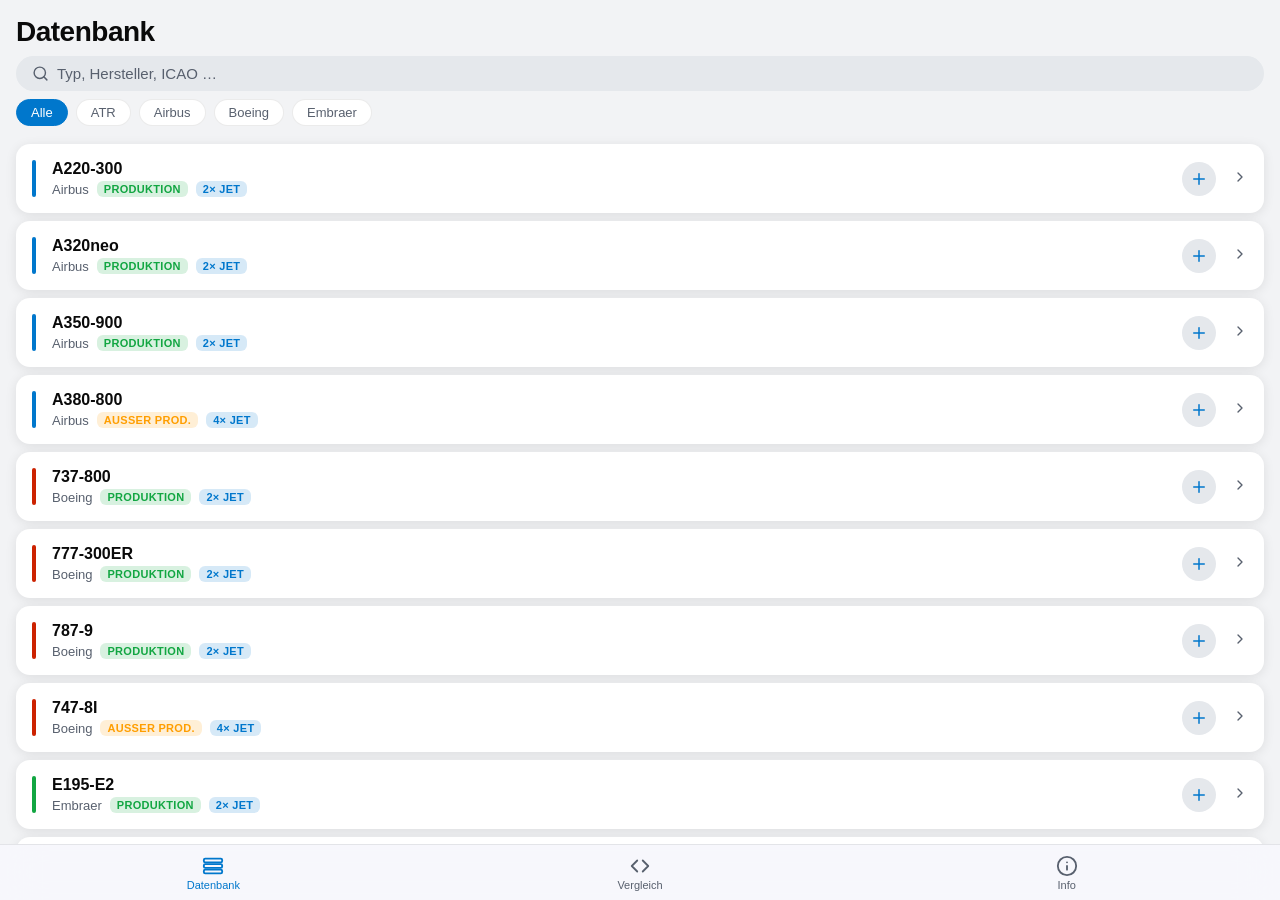
==== web/index.html @ 97a31757 "Web-PWA: SpotterDex als Progressive Web App - Datenbank: alle 10 Flugzeuge, Suche + Herstellerfilter" ====
<!DOCTYPE html>
<html lang="de">
<head>
  <meta charset="UTF-8">
  <meta name="viewport" content="width=device-width, initial-scale=1.0, viewport-fit=cover">
  <meta name="theme-color" content="#0077CC" media="(prefers-color-scheme: light)">
  <meta name="theme-color" content="#0A0A0E" media="(prefers-color-scheme: dark)">
  <meta name="apple-mobile-web-app-capable" content="yes">
  <meta name="apple-mobile-web-app-status-bar-style" content="black-translucent">
  <meta name="apple-mobile-web-app-title" content="SpotterDex">
  <meta name="description" content="Digitales Handbuch für Planespotter — Flugzeuge erkennen, vergleichen und meistern.">
  <title>SpotterDex</title>
  <link rel="manifest" href="manifest.json">
  <link rel="stylesheet" href="style.css">
</head>
<body>

  <!-- Main content -->
  <div id="app"></div>

  <!-- Bottom tab bar -->
  <nav id="tab-bar">
    <button class="tab active" data-tab="database" aria-label="Datenbank">
      <svg viewBox="0 0 24 24"><rect x="2" y="4" width="20" height="4" rx="1.5"/><rect x="2" y="10" width="20" height="4" rx="1.5"/><rect x="2" y="16" width="20" height="4" rx="1.5"/></svg>
      <span>Datenbank</span>
    </button>
    <button class="tab" data-tab="compare" aria-label="Vergleich">
      <svg viewBox="0 0 24 24"><path d="M9 18 3 12l6-6M15 6l6 6-6 6"/></svg>
      <span>Vergleich</span>
    </button>
    <button class="tab" data-tab="info" aria-label="Info">
      <svg viewBox="0 0 24 24"><circle cx="12" cy="12" r="10"/><path d="M12 16v-4M12 8h.01"/></svg>
      <span>Info</span>
    </button>
  </nav>

  <!-- Detail slide-in overlay -->
  <div id="detail-overlay"></div>

  <!-- Aircraft picker sheet (for Compare) -->
  <div id="picker-sheet" aria-modal="true" role="dialog" aria-label="Flugzeug auswählen">
    <div id="picker-backdrop"></div>
    <div class="picker-panel">
      <div class="picker-handle"></div>
      <p class="picker-title">Flugzeug auswählen</p>
      <div class="picker-search-bar">
        <svg viewBox="0 0 24 24"><circle cx="11" cy="11" r="8"/><path d="m21 21-4.35-4.35"/></svg>
        <input type="search" id="picker-input" placeholder="Suchen…" autocomplete="off" autocorrect="off">
      </div>
      <div id="picker-list"></div>
    </div>
  </div>

  <script src="app.js"></script>
</body>
</html>
---- web/style.css ----
/* ── Design System ─────────────────────────────────────────────────────────── */
:root {
  --blue:   #0077CC;
  --green:  #12A642;
  --amber:  #FF9E00;
  --red:    #E51A0D;
  --gray:   #4D5259;

  --bg:       #F2F3F5;
  --bg-card:  #FFFFFF;
  --bg-input: #E5E8EC;
  --text:     #0A0A0A;
  --text2:    #58606E;
  --border:   rgba(0,0,0,0.08);
  --shadow:   0 2px 12px rgba(0,0,0,0.09);
  --tab-bg:   rgba(248,248,252,0.92);

  --sp-xs: 4px;  --sp-s: 8px;  --sp-m: 16px;
  --sp-l: 24px;  --sp-xl: 32px;
  --r-card: 14px;  --r-btn: 10px;  --r-full: 100px;
}

@media (prefers-color-scheme: dark) {
  :root {
    --blue:   #4DA6FF;
    --green:  #30D158;
    --amber:  #FFB340;
    --red:    #FF453A;
    --gray:   #8E8E93;

    --bg:       #0C0C0E;
    --bg-card:  #1C1C1E;
    --bg-input: #2C2C2E;
    --text:     #F2F2F7;
    --text2:    #8E8E93;
    --border:   rgba(255,255,255,0.08);
    --shadow:   0 2px 16px rgba(0,0,0,0.45);
    --tab-bg:   rgba(22,22,24,0.92);
  }
}

/* ── Reset ─────────────────────────────────────────────────────────────────── */
*, *::before, *::after { box-sizing: border-box; margin: 0; padding: 0; }
html { -webkit-text-size-adjust: 100%; }
body {
  font-family: -apple-system, BlinkMacSystemFont, 'Segoe UI', Helvetica, sans-serif;
  background: var(--bg);
  color: var(--text);
  height: 100dvh;
  overflow: hidden;
}
svg {
  fill: none; stroke: currentColor;
  stroke-width: 2; stroke-linecap: round; stroke-linejoin: round;
}
button { cursor: pointer; border: none; background: none; font: inherit; color: inherit; }
input  { font: inherit; color: inherit; border: none; outline: none; background: none; width: 100%; }
a      { color: var(--blue); text-decoration: none; }

/* ── App shell ─────────────────────────────────────────────────────────────── */
#app {
  height: calc(100dvh - 56px - env(safe-area-inset-bottom));
  overflow-y: auto;
  overflow-x: hidden;
  -webkit-overflow-scrolling: touch;
  overscroll-behavior: contain;
}

/* ── Tab bar ───────────────────────────────────────────────────────────────── */
#tab-bar {
  position: fixed; bottom: 0; left: 0; right: 0;
  height: calc(56px + env(safe-area-inset-bottom));
  padding-bottom: env(safe-area-inset-bottom);
  background: var(--tab-bg);
  backdrop-filter: blur(20px);
  -webkit-backdrop-filter: blur(20px);
  border-top: 1px solid var(--border);
  display: flex; align-items: center;
  z-index: 100;
}
.tab {
  flex: 1; display: flex; flex-direction: column; align-items: center;
  gap: 2px; padding: 8px 0;
  color: var(--text2); font-size: 11px; font-weight: 500;
  transition: color .15s;
  -webkit-tap-highlight-color: transparent;
}
.tab svg { width: 22px; height: 22px; }
.tab.active { color: var(--blue); }

/* ── Views ─────────────────────────────────────────────────────────────────── */
.view { display: none; }
.view.active { display: block; }

.view-header {
  position: sticky; top: 0; z-index: 10;
  background: var(--bg);
  padding: calc(var(--sp-m) + env(safe-area-inset-top)) var(--sp-m) var(--sp-s);
}
.view-title {
  font-size: 28px; font-weight: 700; letter-spacing: -.5px;
  margin-bottom: var(--sp-s);
}

/* ── Search bar ────────────────────────────────────────────────────────────── */
.search-bar {
  display: flex; align-items: center; gap: var(--sp-s);
  background: var(--bg-input);
  border-radius: var(--r-full);
  padding: 9px var(--sp-m);
  margin-bottom: var(--sp-s);
}
.search-bar svg { width: 17px; height: 17px; color: var(--text2); flex-shrink: 0; }
.search-bar input { font-size: 15px; }
.search-bar input::placeholder { color: var(--text2); }

/* ── Filter chips ──────────────────────────────────────────────────────────── */
.filter-chips {
  display: flex; gap: var(--sp-s);
  overflow-x: auto; -webkit-overflow-scrolling: touch; scrollbar-width: none;
  padding-bottom: 2px;
}
.filter-chips::-webkit-scrollbar { display: none; }
.chip {
  flex-shrink: 0;
  padding: 5px 14px; border-radius: var(--r-full);
  font-size: 13px; font-weight: 500;
  background: var(--bg-card); border: 1.5px solid var(--border);
  color: var(--text2); transition: all .15s;
  -webkit-tap-highlight-color: transparent;
}
.chip.active { background: var(--blue); border-color: var(--blue); color: #fff; }

/* ── Aircraft list ─────────────────────────────────────────────────────────── */
.aircraft-list {
  padding: var(--sp-s) var(--sp-m) var(--sp-l);
  display: flex; flex-direction: column; gap: var(--sp-s);
}
.aircraft-card {
  background: var(--bg-card); border-radius: var(--r-card); box-shadow: var(--shadow);
  display: flex; align-items: center; gap: var(--sp-m); padding: var(--sp-m);
  cursor: pointer; -webkit-tap-highlight-color: transparent;
  transition: transform .1s, box-shadow .1s;
}
.aircraft-card:active { transform: scale(.98); box-shadow: none; }
.card-accent { width: 4px; align-self: stretch; border-radius: 2px; flex-shrink: 0; }
.card-body   { flex: 1; min-width: 0; }
.card-variant {
  font-size: 16px; font-weight: 600;
  white-space: nowrap; overflow: hidden; text-overflow: ellipsis;
}
.card-meta {
  font-size: 13px; color: var(--text2); margin-top: 3px;
  display: flex; gap: var(--sp-s); flex-wrap: wrap; align-items: center;
}
.card-add {
  width: 34px; height: 34px; border-radius: 50%;
  background: var(--bg-input); color: var(--blue);
  display: flex; align-items: center; justify-content: center;
  flex-shrink: 0; transition: all .15s;
  -webkit-tap-highlight-color: transparent;
}
.card-add svg { width: 18px; height: 18px; }
.card-add.in-compare { background: var(--blue); color: #fff; }
.card-chevron { color: var(--text2); flex-shrink: 0; }
.card-chevron svg { width: 16px; height: 16px; }

/* ── Badges ────────────────────────────────────────────────────────────────── */
.badge {
  display: inline-flex; align-items: center;
  padding: 2px 7px; border-radius: 6px;
  font-size: 11px; font-weight: 600; letter-spacing: .3px; text-transform: uppercase;
}
.badge-green { background: color-mix(in srgb, var(--green) 16%, transparent); color: var(--green); }
.badge-amber { background: color-mix(in srgb, var(--amber) 16%, transparent); color: var(--amber); }
.badge-blue  { background: color-mix(in srgb, var(--blue)  16%, transparent); color: var(--blue);  }
.badge-red   { background: color-mix(in srgb, var(--red)   16%, transparent); color: var(--red);   }
.badge-gray  { background: color-mix(in srgb, var(--gray)  16%, transparent); color: var(--gray);  }

/* ── Detail overlay ────────────────────────────────────────────────────────── */
#detail-overlay {
  position: fixed; inset: 0; z-index: 200;
  background: var(--bg);
  overflow-y: auto; overflow-x: hidden;
  -webkit-overflow-scrolling: touch;
  transform: translateX(100%);
  transition: transform .3s cubic-bezier(.4,0,.2,1);
  padding-bottom: calc(var(--sp-xl) + env(safe-area-inset-bottom));
}
#detail-overlay.open { transform: translateX(0); }

.detail-nav {
  position: sticky; top: 0; z-index: 10;
  background: var(--bg);
  display: flex; align-items: center; justify-content: space-between;
  padding: calc(var(--sp-m) + env(safe-area-inset-top)) var(--sp-m) var(--sp-s);
}
.back-btn {
  display: flex; align-items: center; gap: 4px;
  color: var(--blue); font-size: 16px; font-weight: 500;
  -webkit-tap-highlight-color: transparent;
}
.back-btn svg { width: 20px; height: 20px; }

.detail-header { padding: var(--sp-s) var(--sp-m) var(--sp-m); }
.detail-mfr   { font-size: 12px; font-weight: 600; color: var(--text2); text-transform: uppercase; letter-spacing: .6px; }
.detail-name  { font-size: 26px; font-weight: 700; letter-spacing: -.5px; line-height: 1.1; margin: 3px 0 var(--sp-s); }
.detail-codes { display: flex; gap: var(--sp-s); flex-wrap: wrap; }

/* ── Silhouette ────────────────────────────────────────────────────────────── */
.silhouette-wrap {
  margin: 0 var(--sp-m) var(--sp-m);
  background: var(--bg-card); border-radius: var(--r-card);
  display: flex; justify-content: center; align-items: center;
  padding: var(--sp-l) var(--sp-m);
}
.silhouette-wrap canvas { display: block; }

/* ── Sections ──────────────────────────────────────────────────────────────── */
.section { margin: 0 var(--sp-m) var(--sp-m); }
.section-title {
  font-size: 12px; font-weight: 600; color: var(--text2);
  text-transform: uppercase; letter-spacing: .5px;
  margin-bottom: var(--sp-s);
}

/* ── Specs grid ────────────────────────────────────────────────────────────── */
.specs-grid { background: var(--bg-card); border-radius: var(--r-card); overflow: hidden; }
.spec-row {
  display: flex; align-items: center;
  padding: 12px var(--sp-m);
  border-bottom: 1px solid var(--border);
}
.spec-row:last-child { border-bottom: none; }
.spec-label { flex: 1; font-size: 15px; }
.spec-val   { font-size: 15px; font-weight: 600; font-variant-numeric: tabular-nums; color: var(--blue); }
.spec-unit  { font-size: 13px; font-weight: 400; color: var(--text2); margin-left: 2px; }

/* ── Feature list ──────────────────────────────────────────────────────────── */
.feature-list { background: var(--bg-card); border-radius: var(--r-card); overflow: hidden; }
.feature-item {
  display: flex; gap: var(--sp-s); align-items: flex-start;
  padding: 11px var(--sp-m);
  border-bottom: 1px solid var(--border);
  font-size: 14px; line-height: 1.45;
}
.feature-item:last-child { border-bottom: none; }
.feature-dot { color: var(--blue); font-weight: 700; line-height: 1.45; flex-shrink: 0; }

/* ── Lookalikes ────────────────────────────────────────────────────────────── */
.lookalike-chips { display: flex; flex-wrap: wrap; gap: var(--sp-s); }
.lookalike-chip {
  padding: 6px 14px; border-radius: var(--r-full);
  border: 1.5px solid var(--blue); color: var(--blue);
  background: transparent; font-size: 14px; font-weight: 500;
  cursor: pointer; -webkit-tap-highlight-color: transparent;
  transition: all .15s;
}
.lookalike-chip:active { background: var(--blue); color: #fff; }

/* ── Detail CTA button ─────────────────────────────────────────────────────── */
.detail-cta {
  display: flex; align-items: center; justify-content: center; gap: var(--sp-s);
  margin: var(--sp-s) var(--sp-m) 0;
  padding: 14px; border-radius: var(--r-btn);
  background: var(--blue); color: #fff;
  font-size: 15px; font-weight: 600;
  cursor: pointer; -webkit-tap-highlight-color: transparent;
  transition: opacity .15s;
}
.detail-cta:active { opacity: .8; }
.detail-cta.added { background: var(--green); }
.detail-cta svg { width: 18px; height: 18px; }

/* ── Compare view ──────────────────────────────────────────────────────────── */
.compare-header { padding: calc(var(--sp-m) + env(safe-area-inset-top)) var(--sp-m) var(--sp-s); }
.compare-badge {
  display: inline-flex; align-items: center; justify-content: center;
  background: var(--blue); color: #fff;
  font-size: 12px; font-weight: 700;
  width: 20px; height: 20px; border-radius: 50%;
  margin-left: 6px; vertical-align: middle;
}

.compare-slots {
  display: flex; gap: var(--sp-s);
  padding: 0 var(--sp-m) var(--sp-m);
}
.compare-slot {
  flex: 1; min-height: 76px;
  background: var(--bg-card); border-radius: var(--r-card);
  border: 2px dashed var(--border);
  display: flex; flex-direction: column;
  align-items: center; justify-content: center;
  cursor: pointer; -webkit-tap-highlight-color: transparent;
  padding: var(--sp-s); gap: 3px; transition: all .15s;
}
.compare-slot.filled {
  border-style: solid; border-color: var(--blue);
  align-items: flex-start; justify-content: space-between;
}
.slot-name  { font-size: 12px; font-weight: 600; line-height: 1.2; }
.slot-icao  { font-size: 11px; color: var(--text2); }
.slot-rm {
  align-self: flex-end;
  width: 22px; height: 22px; border-radius: 50%;
  background: var(--red); color: #fff;
  display: flex; align-items: center; justify-content: center;
  font-size: 15px; line-height: 1;
  -webkit-tap-highlight-color: transparent;
}
.slot-empty-text { font-size: 12px; color: var(--text2); text-align: center; }
.slot-add-icon { color: var(--text2); font-size: 22px; }

/* ── Wingspan visual ───────────────────────────────────────────────────────── */
.wingspan-viz { background: var(--bg-card); border-radius: var(--r-card); padding: var(--sp-m); margin: 0 var(--sp-m) var(--sp-m); }
.wingspan-viz-title { font-size: 12px; font-weight: 600; color: var(--text2); text-transform: uppercase; letter-spacing: .5px; margin-bottom: var(--sp-m); }
.ws-row { display: flex; align-items: center; gap: var(--sp-s); margin-bottom: var(--sp-s); }
.ws-row:last-child { margin-bottom: 0; }
.ws-label { font-size: 12px; color: var(--text2); width: 80px; flex-shrink: 0; white-space: nowrap; overflow: hidden; text-overflow: ellipsis; }
.ws-bar-bg { flex: 1; height: 8px; background: var(--bg-input); border-radius: 4px; overflow: hidden; }
.ws-bar    { height: 100%; border-radius: 4px; transition: width .5s cubic-bezier(.4,0,.2,1); }
.ws-val    { font-size: 12px; font-weight: 600; width: 44px; text-align: right; color: var(--text2); }

/* ── Compare table ─────────────────────────────────────────────────────────── */
.compare-table-wrap { overflow-x: auto; -webkit-overflow-scrolling: touch; padding: 0 var(--sp-m) var(--sp-l); }
.compare-table {
  width: 100%; border-collapse: separate; border-spacing: 0;
  background: var(--bg-card); border-radius: var(--r-card); overflow: hidden;
  min-width: 280px;
}
.compare-table th, .compare-table td {
  padding: 11px var(--sp-s);
  font-size: 14px; text-align: right;
  border-bottom: 1px solid var(--border);
}
.compare-table tr:last-child th,
.compare-table tr:last-child td { border-bottom: none; }
.compare-table th:first-child,
.compare-table td:first-child {
  text-align: left; color: var(--text2);
  font-size: 13px; font-weight: 500;
  padding-left: var(--sp-m);
}
.compare-table thead th {
  background: var(--bg-input);
  font-size: 11px; font-weight: 700; color: var(--text2);
  text-transform: uppercase; letter-spacing: .3px;
}
.val-best  { color: var(--green); font-weight: 700; }
.val-worst { color: var(--amber); }

/* ── Info view ─────────────────────────────────────────────────────────────── */
.info-body { padding: var(--sp-m); display: flex; flex-direction: column; gap: var(--sp-m); }
.info-card { background: var(--bg-card); border-radius: var(--r-card); padding: var(--sp-m); }
.info-card-title { font-size: 16px; font-weight: 600; margin-bottom: var(--sp-s); }
.info-card p  { font-size: 14px; color: var(--text2); line-height: 1.55; }
.info-card ul { font-size: 14px; color: var(--text2); line-height: 1.8; padding-left: var(--sp-m); }
.info-version { font-size: 13px; color: var(--text2); text-align: center; margin-top: var(--sp-s); padding-bottom: var(--sp-l); }

/* ── Empty state ───────────────────────────────────────────────────────────── */
.empty {
  display: flex; flex-direction: column; align-items: center; justify-content: center;
  gap: var(--sp-s); padding: var(--sp-xl) var(--sp-l); text-align: center; color: var(--text2);
}
.empty-icon  { font-size: 48px; opacity: .5; }
.empty-title { font-size: 17px; font-weight: 600; color: var(--text); }
.empty p     { font-size: 14px; line-height: 1.4; }

/* ── Picker sheet ──────────────────────────────────────────────────────────── */
#picker-sheet {
  position: fixed; inset: 0; z-index: 300;
  display: none; flex-direction: column;
  pointer-events: none;
}
#picker-sheet.open { display: flex; pointer-events: all; }
#picker-backdrop {
  flex: 1; background: rgba(0,0,0,0); cursor: pointer;
  transition: background .25s;
}
#picker-sheet.open #picker-backdrop { background: rgba(0,0,0,.4); }
.picker-panel {
  background: var(--bg); border-radius: 20px 20px 0 0;
  padding: var(--sp-m) var(--sp-m) calc(var(--sp-l) + env(safe-area-inset-bottom));
  max-height: 72dvh; display: flex; flex-direction: column;
  transform: translateY(100%); transition: transform .3s cubic-bezier(.4,0,.2,1);
}
#picker-sheet.open .picker-panel { transform: translateY(0); }
.picker-handle { width: 36px; height: 4px; background: var(--border); border-radius: 2px; margin: 0 auto var(--sp-m); }
.picker-title  { font-size: 18px; font-weight: 700; margin-bottom: var(--sp-m); }
.picker-search-bar {
  display: flex; align-items: center; gap: var(--sp-s);
  background: var(--bg-input); border-radius: var(--r-full);
  padding: 9px var(--sp-m); margin-bottom: var(--sp-s);
}
.picker-search-bar svg { width: 17px; height: 17px; color: var(--text2); flex-shrink: 0; }
#picker-list   { overflow-y: auto; -webkit-overflow-scrolling: touch; }
.picker-item {
  display: flex; align-items: center; gap: var(--sp-m);
  padding: 12px var(--sp-s);
  border-bottom: 1px solid var(--border);
  cursor: pointer; -webkit-tap-highlight-color: transparent;
  transition: background .1s;
}
.picker-item:last-child { border-bottom: none; }
.picker-item:active { background: var(--bg-input); border-radius: var(--r-btn); }
.picker-item-dot { width: 10px; height: 10px; border-radius: 50%; flex-shrink: 0; }
.picker-item-text .pname { font-size: 15px; font-weight: 500; }
.picker-item-text .picao { font-size: 13px; color: var(--text2); }
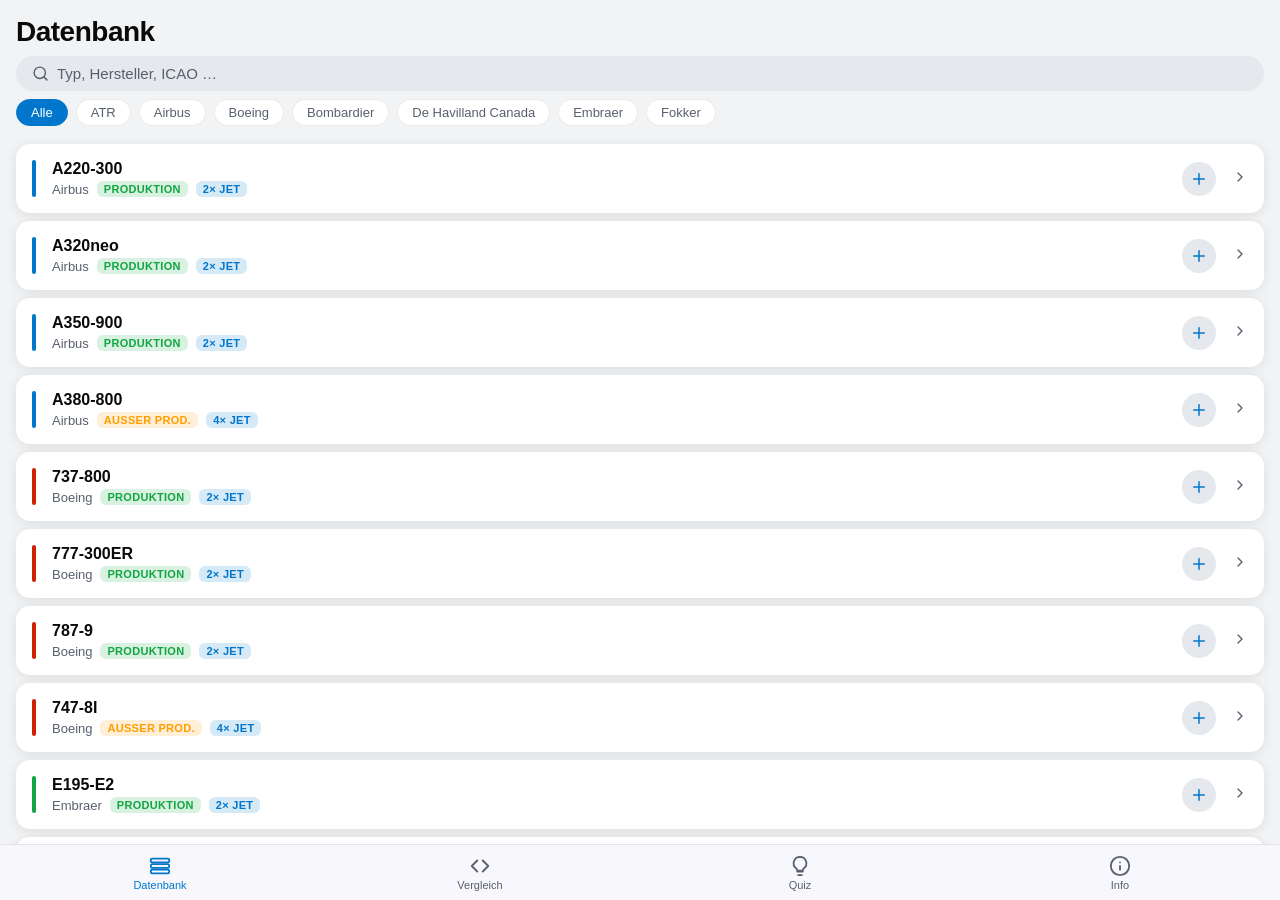
==== commit 7b15218d: "Web-PWA: Datenbank auf 18 Typen erweitert + Silhouetten-Quiz Datenbank (+8 gängige Muster): - Boeing" ====
--- a/web/index.html
+++ b/web/index.html
@@ -28,6 +28,10 @@
       <svg viewBox="0 0 24 24"><path d="M9 18 3 12l6-6M15 6l6 6-6 6"/></svg>
       <span>Vergleich</span>
     </button>
+    <button class="tab" data-tab="quiz" aria-label="Quiz">
+      <svg viewBox="0 0 24 24"><path d="M9 18h6M10 22h4"/><path d="M12 2a7 7 0 0 0-4 12.7c.6.5 1 1.3 1 2.3h6c0-1 .4-1.8 1-2.3A7 7 0 0 0 12 2z"/></svg>
+      <span>Quiz</span>
+    </button>
     <button class="tab" data-tab="info" aria-label="Info">
       <svg viewBox="0 0 24 24"><circle cx="12" cy="12" r="10"/><path d="M12 16v-4M12 8h.01"/></svg>
       <span>Info</span>
--- a/web/style.css
+++ b/web/style.css
@@ -407,3 +407,51 @@
 .picker-item-dot { width: 10px; height: 10px; border-radius: 50%; flex-shrink: 0; }
 .picker-item-text .pname { font-size: 15px; font-weight: 500; }
 .picker-item-text .picao { font-size: 13px; color: var(--text2); }
+
+/* ── Quiz view ─────────────────────────────────────────────────────────────── */
+.quiz-stats { display: flex; gap: var(--sp-s); }
+.qstat {
+  flex: 1; background: var(--bg-card); border-radius: var(--r-btn);
+  padding: var(--sp-s) 4px; text-align: center; box-shadow: var(--shadow);
+}
+.qstat-val { display: block; font-size: 19px; font-weight: 700; font-variant-numeric: tabular-nums; color: var(--blue); }
+.qstat-lbl { display: block; font-size: 11px; color: var(--text2); margin-top: 2px; }
+
+.quiz-body { padding: var(--sp-s) var(--sp-m) var(--sp-l); }
+.quiz-silhouette { margin: 0 0 var(--sp-m); }
+.quiz-hint { text-align: center; font-size: 15px; color: var(--text2); margin-bottom: var(--sp-m); }
+
+.quiz-feedback {
+  text-align: center; font-size: 15px; font-weight: 600;
+  padding: 12px; border-radius: var(--r-btn); margin-bottom: var(--sp-m);
+}
+.quiz-feedback.ok { background: color-mix(in srgb, var(--green) 16%, transparent); color: var(--green); }
+.quiz-feedback.no { background: color-mix(in srgb, var(--red)   16%, transparent); color: var(--red);   }
+.quiz-feedback b  { font-weight: 700; }
+
+.quiz-options { display: grid; grid-template-columns: 1fr 1fr; gap: var(--sp-s); }
+.quiz-option {
+  display: flex; flex-direction: column; align-items: flex-start; gap: 2px;
+  background: var(--bg-card); border-radius: var(--r-card); box-shadow: var(--shadow);
+  padding: var(--sp-m); text-align: left;
+  border: 2px solid transparent;
+  transition: transform .1s, border-color .15s, background .15s, opacity .15s;
+  -webkit-tap-highlight-color: transparent;
+}
+.quiz-option:active { transform: scale(.97); }
+.qo-name { font-size: 15px; font-weight: 600; line-height: 1.2; }
+.qo-mfr  { font-size: 12px; color: var(--text2); }
+.quiz-option.correct { border-color: var(--green); background: color-mix(in srgb, var(--green) 12%, var(--bg-card)); }
+.quiz-option.correct .qo-name { color: var(--green); }
+.quiz-option.wrong   { border-color: var(--red);   background: color-mix(in srgb, var(--red)   12%, var(--bg-card)); }
+.quiz-option.wrong .qo-name { color: var(--red); }
+.quiz-option.dim     { opacity: .5; }
+.quiz-option:disabled { cursor: default; }
+
+.quiz-next {
+  width: 100%; margin-top: var(--sp-m);
+  padding: 14px; border-radius: var(--r-btn);
+  background: var(--blue); color: #fff; font-size: 15px; font-weight: 600;
+  -webkit-tap-highlight-color: transparent; transition: opacity .15s;
+}
+.quiz-next:active { opacity: .8; }
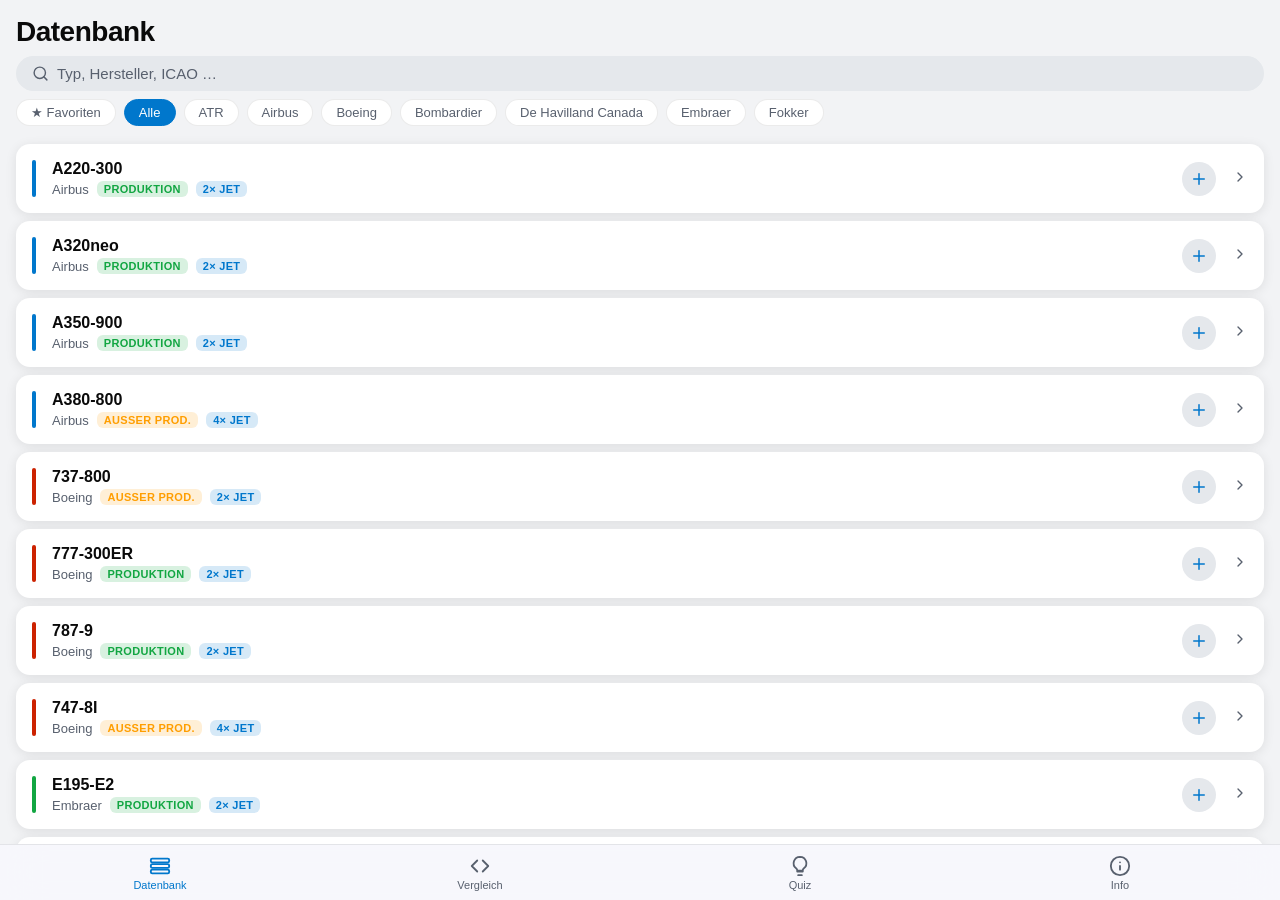
==== commit f826c4a7: "Phase E: Qualität – Tests, Dedupe, A11y, gemeinsame Datenquelle (v1.8) iOS: - 12 neue Tests: Seed-Va" ====
--- a/web/index.html
+++ b/web/index.html
@@ -5,12 +5,15 @@
   <meta name="viewport" content="width=device-width, initial-scale=1.0, viewport-fit=cover">
   <meta name="theme-color" content="#0077CC" media="(prefers-color-scheme: light)">
   <meta name="theme-color" content="#0A0A0E" media="(prefers-color-scheme: dark)">
+  <meta name="mobile-web-app-capable" content="yes">
   <meta name="apple-mobile-web-app-capable" content="yes">
   <meta name="apple-mobile-web-app-status-bar-style" content="black-translucent">
   <meta name="apple-mobile-web-app-title" content="SpotterDex">
   <meta name="description" content="Digitales Handbuch für Planespotter — Flugzeuge erkennen, vergleichen und meistern.">
   <title>SpotterDex</title>
   <link rel="manifest" href="manifest.json">
+  <link rel="apple-touch-icon" href="apple-touch-icon.png">
+  <link rel="icon" type="image/png" sizes="192x192" href="icon-192.png">
   <link rel="stylesheet" href="style.css">
 </head>
 <body>
@@ -55,6 +58,7 @@
     </div>
   </div>
 
+  <script src="data.js"></script>
   <script src="app.js"></script>
 </body>
 </html>
--- a/web/style.css
+++ b/web/style.css
@@ -56,6 +56,13 @@
 button { cursor: pointer; border: none; background: none; font: inherit; color: inherit; }
 input  { font: inherit; color: inherit; border: none; outline: none; background: none; width: 100%; }
 a      { color: var(--blue); text-decoration: none; }
+
+/* Tastatur-Fokus: sichtbarer Ring (ersetzt das entfernte input-outline) */
+.search-bar:focus-within,
+.picker-search-bar:focus-within { box-shadow: 0 0 0 2px var(--blue); }
+button:focus-visible,
+.aircraft-card:focus-visible,
+[role="button"]:focus-visible { outline: 2px solid var(--blue); outline-offset: 2px; }
 
 /* ── App shell ─────────────────────────────────────────────────────────────── */
 #app {
@@ -201,6 +208,14 @@
   -webkit-tap-highlight-color: transparent;
 }
 .back-btn svg { width: 20px; height: 20px; }
+.fav-btn {
+  font-size: 24px; line-height: 1;
+  color: var(--text2);
+  padding: 2px 6px;
+  -webkit-tap-highlight-color: transparent;
+}
+.fav-btn.active { color: var(--amber); }
+.fav-star { color: var(--amber); font-size: 13px; }
 
 .detail-header { padding: var(--sp-s) var(--sp-m) var(--sp-m); }
 .detail-mfr   { font-size: 12px; font-weight: 600; color: var(--text2); text-transform: uppercase; letter-spacing: .6px; }
@@ -347,6 +362,8 @@
   font-size: 11px; font-weight: 700; color: var(--text2);
   text-transform: uppercase; letter-spacing: .3px;
 }
+.cmp-th-variant { display: block; font-size: 12px; font-weight: 700; color: var(--text); text-transform: none; letter-spacing: 0; }
+.cmp-th-icao    { display: block; font-size: 10px; font-weight: 500; color: var(--text2); font-family: var(--font-mono, monospace); margin-top: 1px; }
 .val-best  { color: var(--green); font-weight: 700; }
 .val-worst { color: var(--amber); }
 
@@ -397,11 +414,13 @@
 #picker-list   { overflow-y: auto; -webkit-overflow-scrolling: touch; }
 .picker-item {
   display: flex; align-items: center; gap: var(--sp-m);
+  width: 100%; text-align: left;   /* Button-Reset: volle Breite, linksbündig */
   padding: 12px var(--sp-s);
   border-bottom: 1px solid var(--border);
   cursor: pointer; -webkit-tap-highlight-color: transparent;
   transition: background .1s;
 }
+.picker-item:disabled { opacity: .4; cursor: default; }
 .picker-item:last-child { border-bottom: none; }
 .picker-item:active { background: var(--bg-input); border-radius: var(--r-btn); }
 .picker-item-dot { width: 10px; height: 10px; border-radius: 50%; flex-shrink: 0; }
@@ -409,6 +428,7 @@
 .picker-item-text .picao { font-size: 13px; color: var(--text2); }
 
 /* ── Quiz view ─────────────────────────────────────────────────────────────── */
+.quiz-modes { display: flex; gap: var(--sp-s); margin-bottom: var(--sp-s); }
 .quiz-stats { display: flex; gap: var(--sp-s); }
 .qstat {
   flex: 1; background: var(--bg-card); border-radius: var(--r-btn);
@@ -420,6 +440,38 @@
 .quiz-body { padding: var(--sp-s) var(--sp-m) var(--sp-l); }
 .quiz-silhouette { margin: 0 0 var(--sp-m); }
 .quiz-hint { text-align: center; font-size: 15px; color: var(--text2); margin-bottom: var(--sp-m); }
+.quiz-spec-hint { font-weight: 400; color: inherit; opacity: .85; }
+
+/* Specs-Quiz: große Kennzahl als Bühne */
+.quiz-spec-card {
+  background: var(--bg-card); border-radius: var(--r-card); box-shadow: var(--shadow);
+  padding: var(--sp-l) var(--sp-m); margin-bottom: var(--sp-m);
+  text-align: center;
+}
+.quiz-spec-label {
+  font-size: 12px; font-weight: 700; color: var(--text2);
+  text-transform: uppercase; letter-spacing: .6px; margin-bottom: 6px;
+}
+.quiz-spec-value {
+  font-size: 34px; font-weight: 700; letter-spacing: -.5px;
+  font-variant-numeric: tabular-nums;
+}
+
+/* Foto-Quiz: Bühne mit Foto bzw. Silhouetten-Fallback */
+.quiz-photo-wrap {
+  position: relative; margin: 0 0 var(--sp-m);
+  border-radius: var(--r-card); overflow: hidden; background: var(--bg-input);
+  aspect-ratio: 3 / 2;
+}
+.quiz-photo { width: 100%; height: 100%; object-fit: cover; display: block; }
+.quiz-fallback { width: 100%; height: 100%; display: block; }
+.quiz-credit {
+  position: absolute; left: 0; right: 0; bottom: 0;
+  font-size: 11px; color: #fff; background: rgba(0,0,0,.55);
+  padding: 4px 8px; line-height: 1.3;
+  white-space: nowrap; overflow: hidden; text-overflow: ellipsis;
+}
+.quiz-credit a { color: #fff; text-decoration: underline; }
 
 .quiz-feedback {
   text-align: center; font-size: 15px; font-weight: 600;
@@ -455,3 +507,53 @@
   -webkit-tap-highlight-color: transparent; transition: opacity .15s;
 }
 .quiz-next:active { opacity: .8; }
+
+/* ── Foto (Detail) ─────────────────────────────────────────────────────────── */
+.photo-wrap { margin: 0 var(--sp-m) var(--sp-m); }
+.photo-card {
+  position: relative; border-radius: var(--r-card); overflow: hidden;
+  background: var(--bg-card); box-shadow: var(--shadow);
+}
+.photo-card.failed { display: none; }
+.ac-photo {
+  display: block; width: 100%; height: auto;
+  aspect-ratio: 3 / 2; object-fit: cover; background: var(--bg-input);
+}
+.photo-credit {
+  position: absolute; left: 0; right: 0; bottom: 0; display: block;
+  padding: 18px var(--sp-m) 8px;
+  font-size: 11px; line-height: 1.3; color: #fff;
+  background: linear-gradient(to top, rgba(0,0,0,.74), rgba(0,0,0,0));
+}
+.photo-credit, .photo-credit:visited { color: #fff; }
+.photo-credit b { font-weight: 700; }
+.photo-actions { display: flex; gap: var(--sp-s); margin-top: var(--sp-s); }
+.photo-btn {
+  flex: 1; padding: 10px; border-radius: var(--r-btn);
+  background: var(--bg-input); color: var(--blue);
+  font-size: 14px; font-weight: 600;
+  -webkit-tap-highlight-color: transparent; transition: opacity .15s;
+}
+.photo-btn:active { opacity: .7; }
+.photo-btn.danger { color: var(--red); }
+
+/* ── Live-Tracking-Link (Detail) ───────────────────────────────────────────── */
+.detail-live {
+  display: flex; align-items: center; gap: var(--sp-s);
+  margin: 0 var(--sp-m) var(--sp-m);
+  padding: 13px var(--sp-m); border-radius: var(--r-btn);
+  background: var(--bg-card); box-shadow: var(--shadow);
+  color: var(--text); font-size: 15px; font-weight: 600;
+  -webkit-tap-highlight-color: transparent; transition: transform .1s;
+}
+.detail-live:active { transform: scale(.98); }
+.detail-live svg { color: var(--green); flex-shrink: 0; }
+.detail-live span:nth-of-type(1) { flex: 1; }
+.detail-live .live-ext { color: var(--text2); font-weight: 400; }
+
+/* ── Silhouetten-Label ─────────────────────────────────────────────────────── */
+.silhouette-label {
+  font-size: 12px; font-weight: 600; color: var(--text2);
+  text-transform: uppercase; letter-spacing: .5px;
+  margin: 0 var(--sp-m) var(--sp-s);
+}
